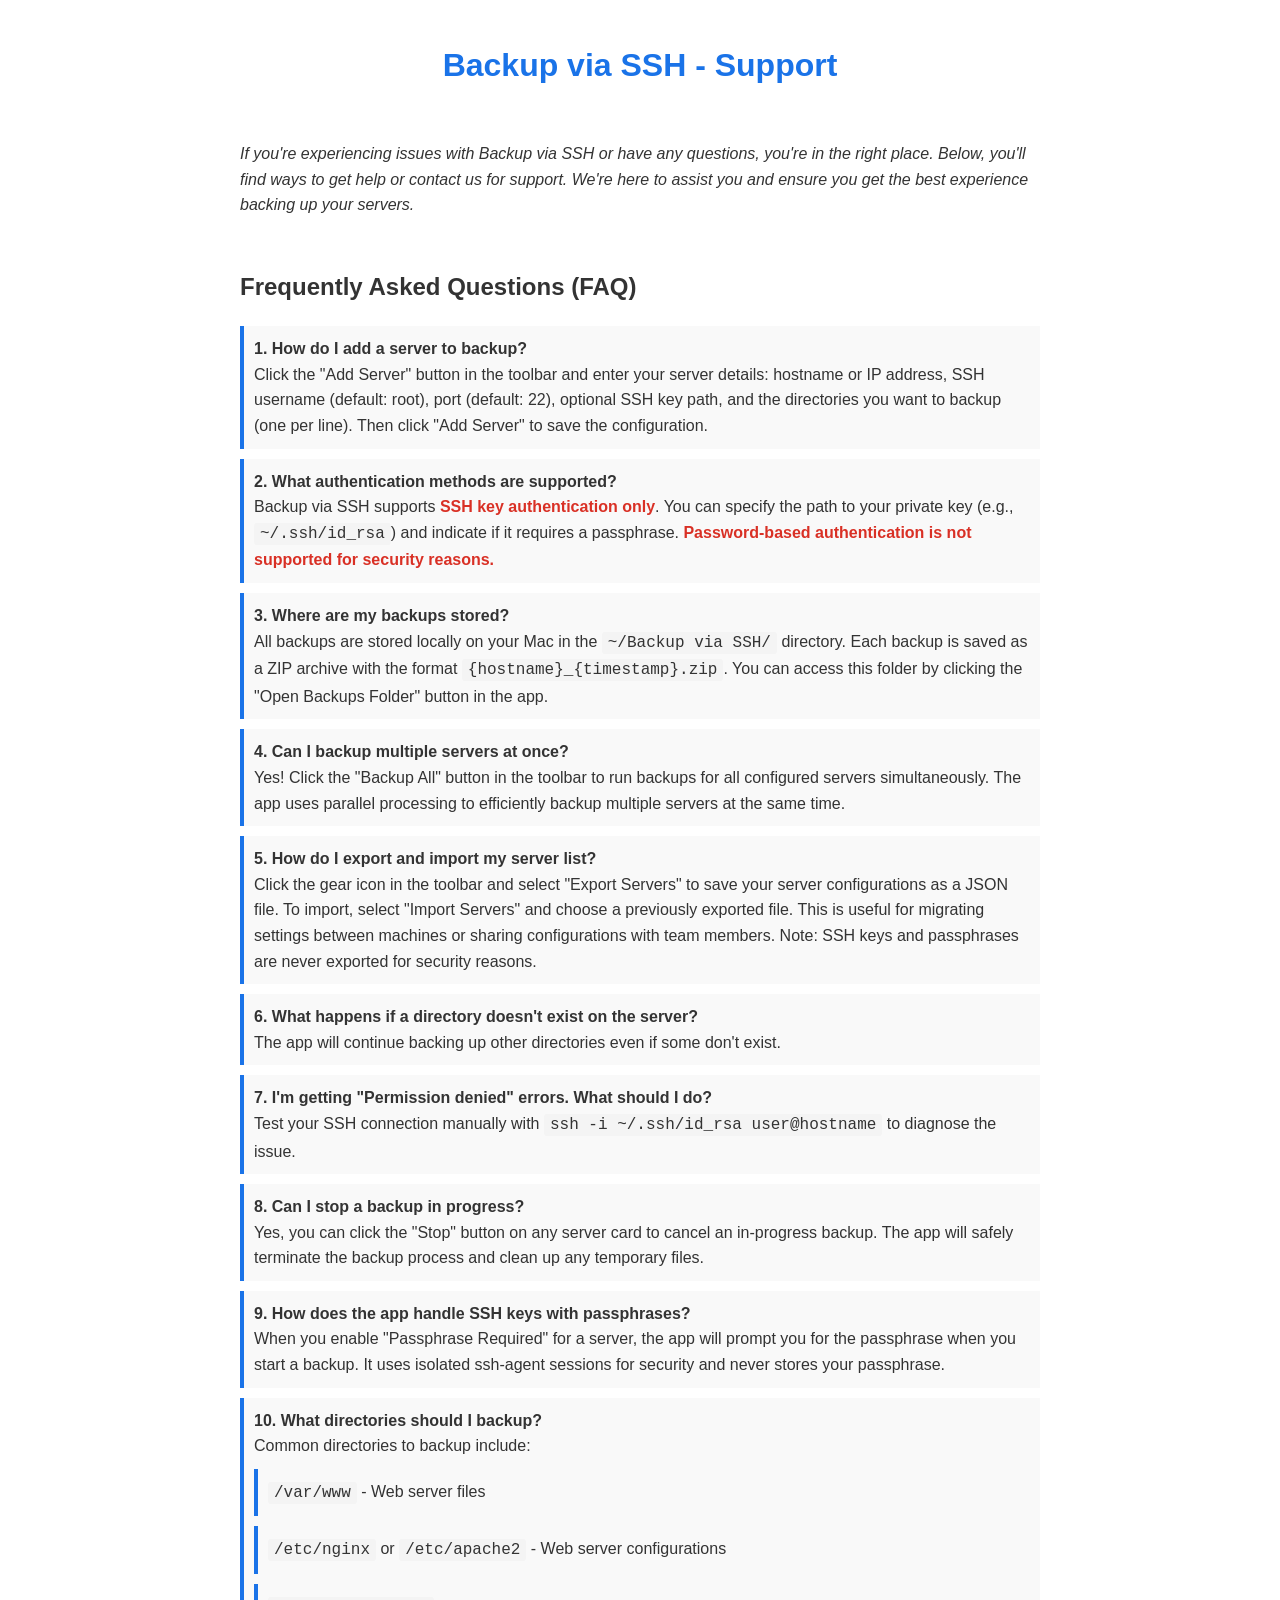
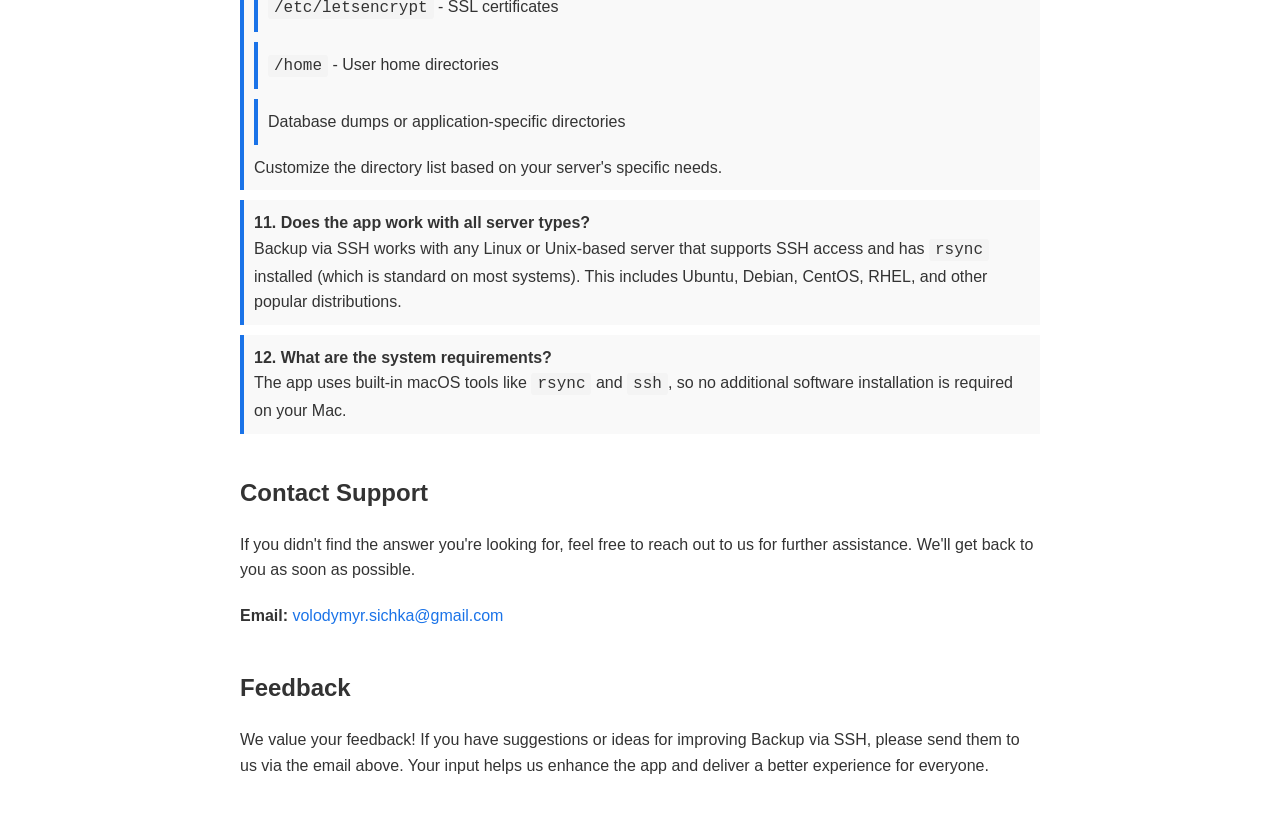
==== support.html @ 4095cd57 "Init." ====
<!DOCTYPE html>
<html lang="en">
  <head>
    <meta charset="UTF-8" />
    <meta name="viewport" content="width=device-width, initial-scale=1.0" />
    <title>Backup via SSH - Support</title>
    <style>
      body {
        font-family: Arial, sans-serif;
        max-width: 800px;
        margin: 40px auto;
        padding: 0 40px;
        line-height: 1.6;
        color: #333;
      }
      h1 {
        text-align: center;
        margin-bottom: 50px;
        color: #1a73e8;
      }
      h2 {
        color: #333;
        margin-top: 40px;
      }
      p {
        margin-bottom: 20px;
      }
      a {
        color: #1a73e8;
        text-decoration: none;
      }
      a:hover {
        text-decoration: underline;
      }
      ul {
        list-style-type: none;
        padding: 0;
      }
      ul li {
        background: #f9f9f9;
        padding: 10px;
        margin-bottom: 10px;
        border-left: 4px solid #1a73e8;
      }
      .top-text {
        font-style: italic;
        margin-bottom: 50px;
      }
      code {
        background: #f4f4f4;
        padding: 2px 6px;
        border-radius: 3px;
        font-family: 'Courier New', monospace;
      }
    </style>
  </head>
  <body>
    <h1>Backup via SSH - Support</h1>

    <p class="top-text">
      If you're experiencing issues with Backup via SSH or have any questions, you're in the right place. Below, you'll find ways to get help or contact us for support. We're here to assist you and ensure you get the best experience backing up your servers.
    </p>

    <h2>Frequently Asked Questions (FAQ)</h2>

    <ul>
      <li>
        <strong>1. How do I add a server to backup?</strong><br />
        Click the "Add Server" button in the toolbar and enter your server details: hostname or IP address, SSH username (default: root), port (default: 22), optional SSH key path, and the directories you want to backup (one per line). Then click "Add Server" to save the configuration.
      </li>

      <li>
        <strong>2. What authentication methods are supported?</strong><br />
        Backup via SSH supports <span style="color: #d93025; font-weight: bold;">SSH key authentication only</span>. You can specify the path to your private key (e.g., <code>~/.ssh/id_rsa</code>) and indicate if it requires a passphrase. <span style="color: #d93025; font-weight: bold;">Password-based authentication is not supported for security reasons.</span>
      </li>

      <li>
        <strong>3. Where are my backups stored?</strong><br />
        All backups are stored locally on your Mac in the <code>~/Backup via SSH/</code> directory. Each backup is saved as a ZIP archive with the format <code>{hostname}_{timestamp}.zip</code>. You can access this folder by clicking the "Open Backups Folder" button in the app.
      </li>

      <li>
        <strong>4. Can I backup multiple servers at once?</strong><br />
        Yes! Click the "Backup All" button in the toolbar to run backups for all configured servers simultaneously. The app uses parallel processing to efficiently backup multiple servers at the same time.
      </li>

      <li>
        <strong>5. How do I export and import my server list?</strong><br />
        Click the gear icon in the toolbar and select "Export Servers" to save your server configurations as a JSON file. To import, select "Import Servers" and choose a previously exported file. This is useful for migrating settings between machines or sharing configurations with team members. Note: SSH keys and passphrases are never exported for security reasons.
      </li>

      <li>
        <strong>6. What happens if a directory doesn't exist on the server?</strong><br />
        The app will continue backing up other directories even if some don't exist.
      </li>

      <li>
        <strong>7. I'm getting "Permission denied" errors. What should I do?</strong><br />
        Test your SSH connection manually with <code>ssh -i ~/.ssh/id_rsa user@hostname</code> to diagnose the issue.
      </li>

      <li>
        <strong>8. Can I stop a backup in progress?</strong><br />
        Yes, you can click the "Stop" button on any server card to cancel an in-progress backup. The app will safely terminate the backup process and clean up any temporary files.
      </li>

      <li>
        <strong>9. How does the app handle SSH keys with passphrases?</strong><br />
        When you enable "Passphrase Required" for a server, the app will prompt you for the passphrase when you start a backup. It uses isolated ssh-agent sessions for security and never stores your passphrase.
      </li>

      <li>
        <strong>10. What directories should I backup?</strong><br />
        Common directories to backup include:
        <ul style="margin-top: 10px;">
          <li><code>/var/www</code> - Web server files</li>
          <li><code>/etc/nginx</code> or <code>/etc/apache2</code> - Web server configurations</li>
          <li><code>/etc/letsencrypt</code> - SSL certificates</li>
          <li><code>/home</code> - User home directories</li>
          <li>Database dumps or application-specific directories</li>
        </ul>
        Customize the directory list based on your server's specific needs.
      </li>

      <li>
        <strong>11. Does the app work with all server types?</strong><br />
        Backup via SSH works with any Linux or Unix-based server that supports SSH access and has <code>rsync</code> installed (which is standard on most systems). This includes Ubuntu, Debian, CentOS, RHEL, and other popular distributions.
      </li>

      <li>
        <strong>12. What are the system requirements?</strong><br />
        The app uses built-in macOS tools like <code>rsync</code> and <code>ssh</code>, so no additional software installation is required on your Mac.
      </li>
    </ul>

    <h2>Contact Support</h2>

    <p>
      If you didn't find the answer you're looking for, feel free to reach out to us for further assistance. We'll get back to you as soon as possible.
    </p>

    <p>
      <strong>Email:</strong>
      <a href="mailto:volodymyr.sichka@gmail.com">volodymyr.sichka@gmail.com</a>
    </p>

    <h2>Feedback</h2>

    <p>
      We value your feedback! If you have suggestions or ideas for improving Backup via SSH, please send them to us via the email above. Your input helps us enhance the app and deliver a better experience for everyone.
    </p>
  </body>
</html>
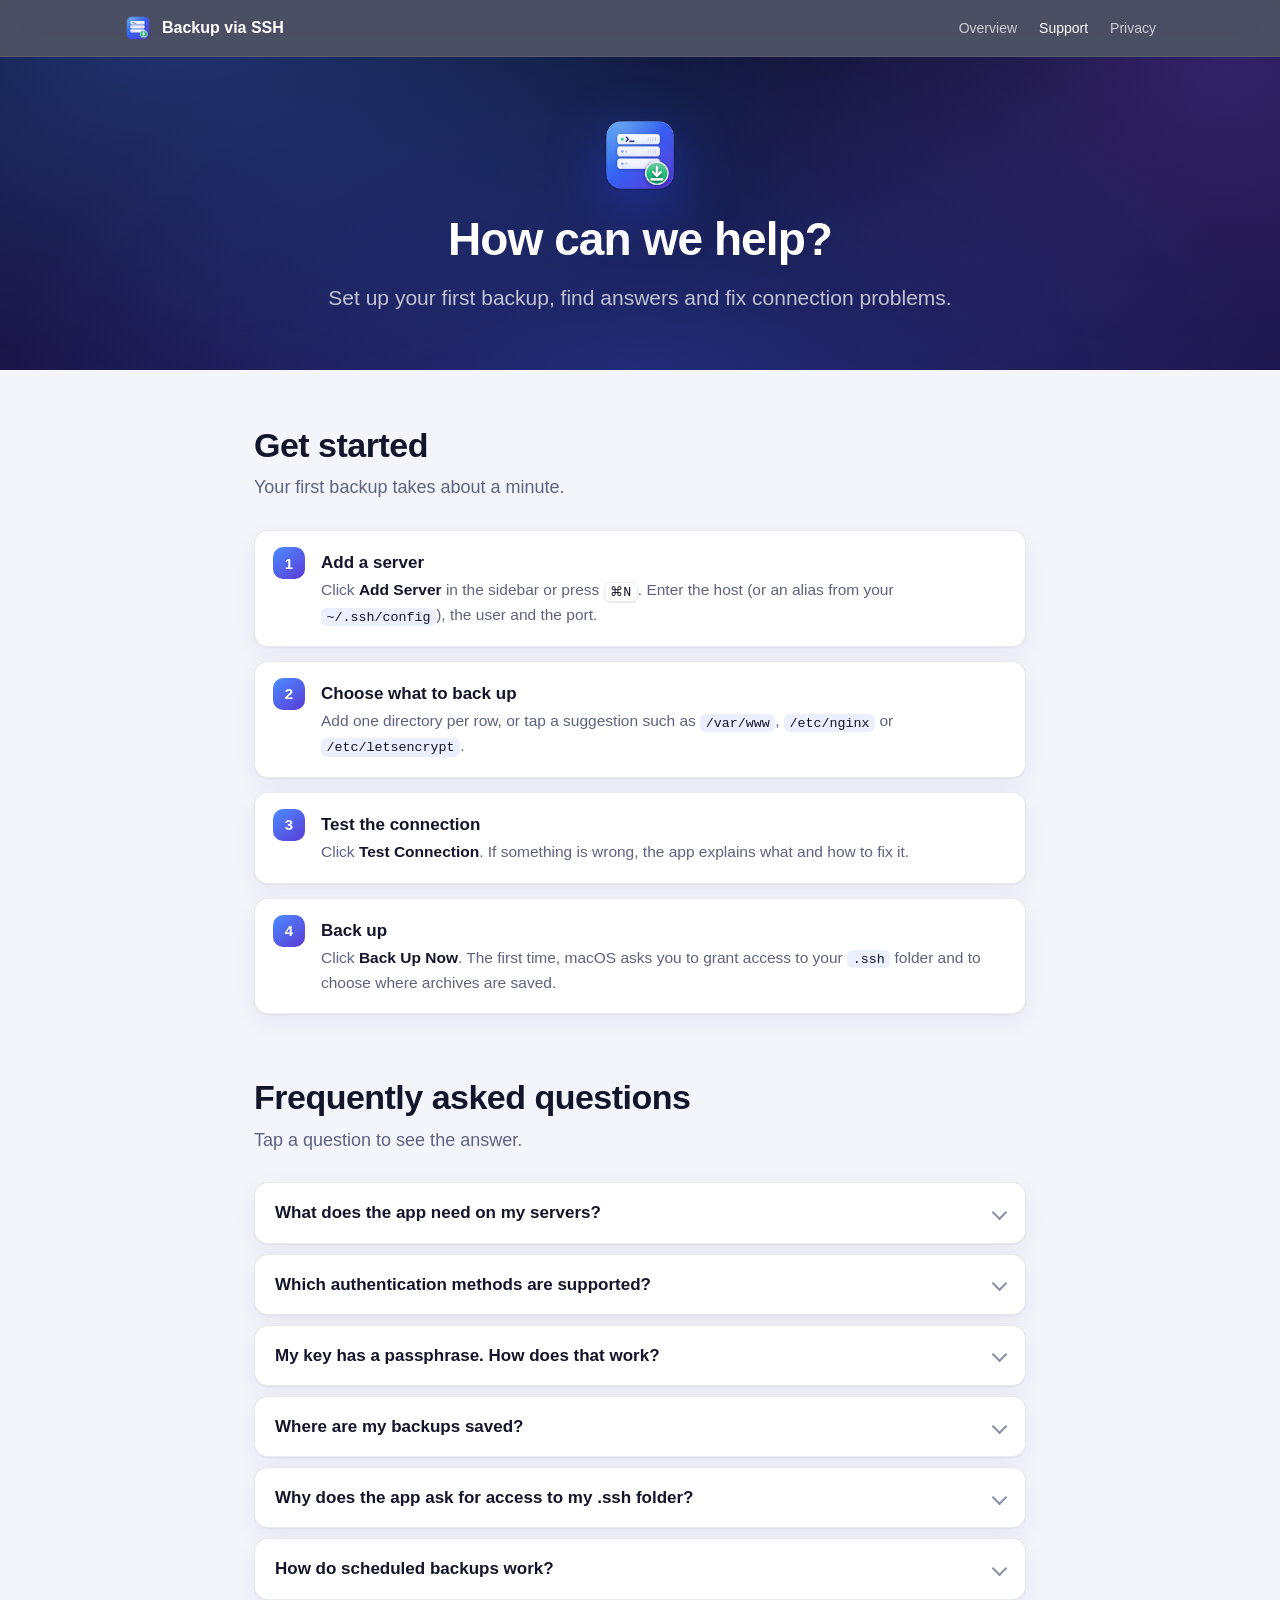
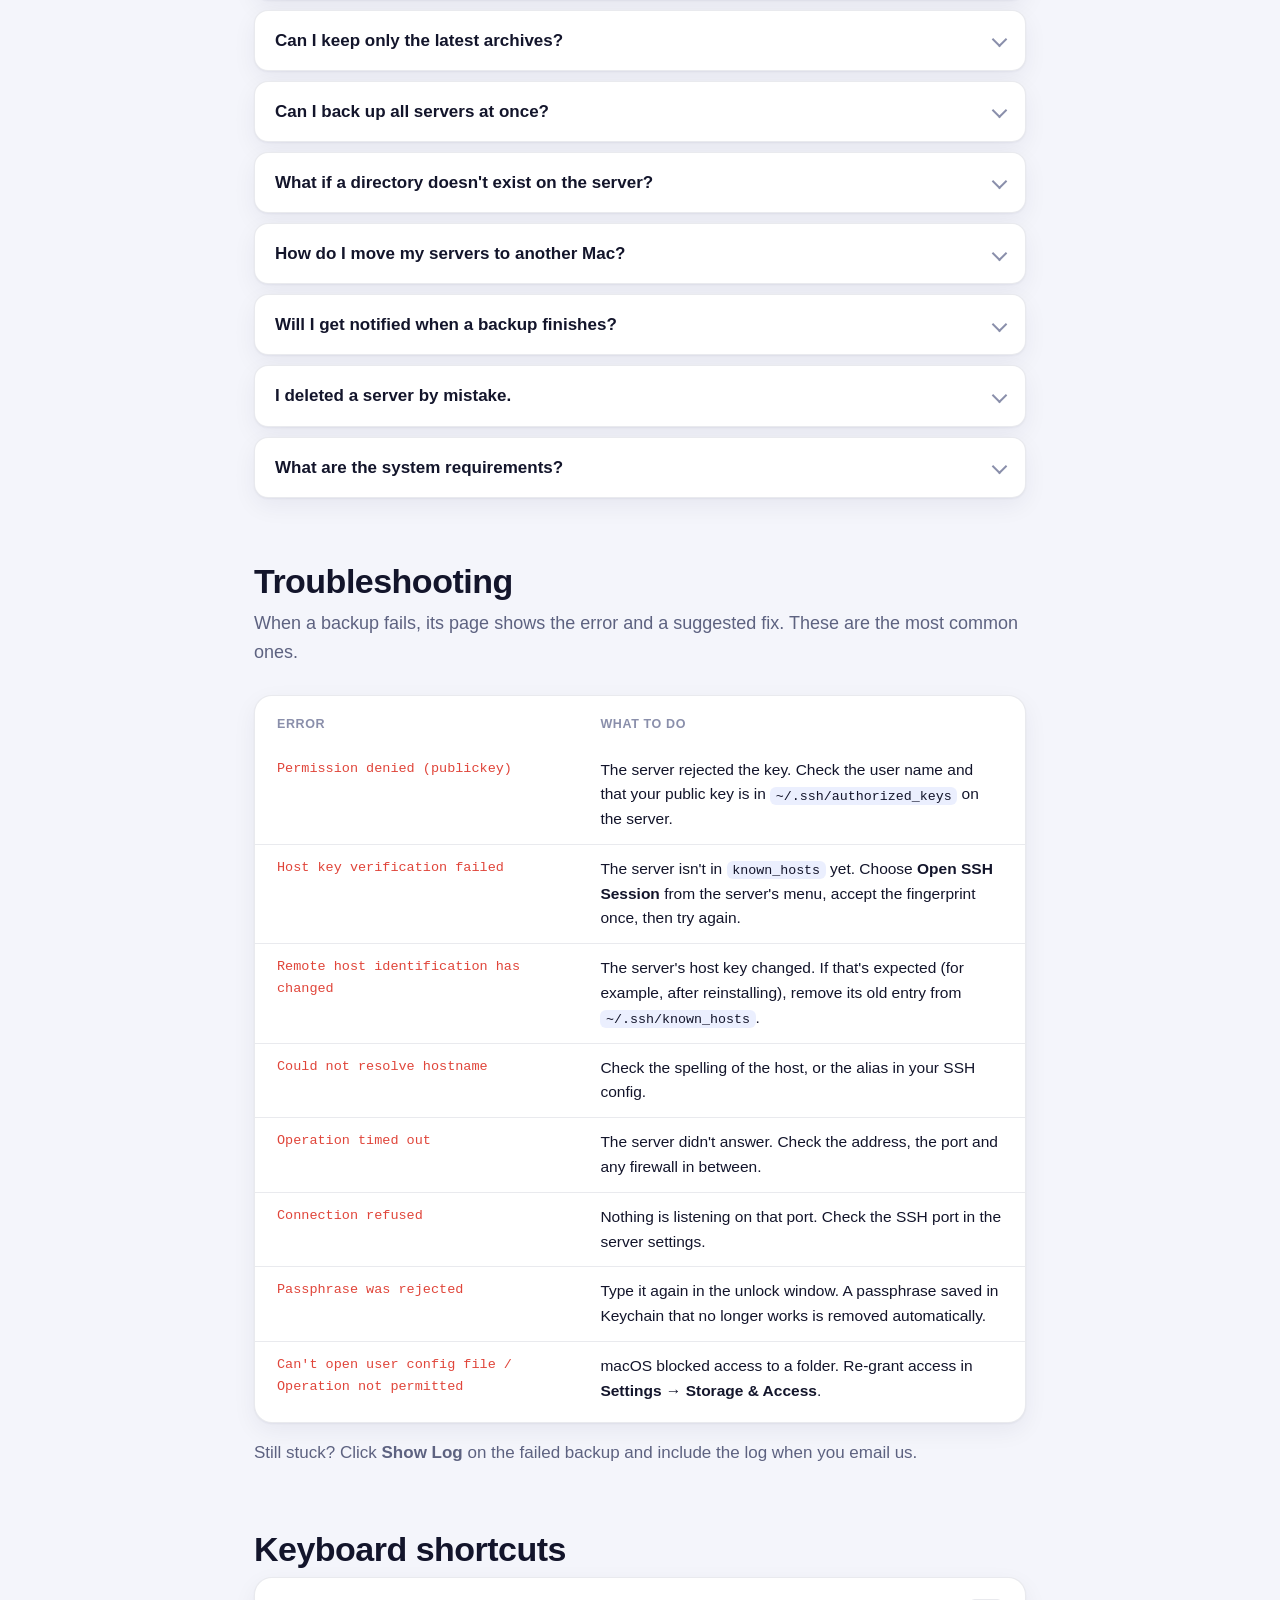
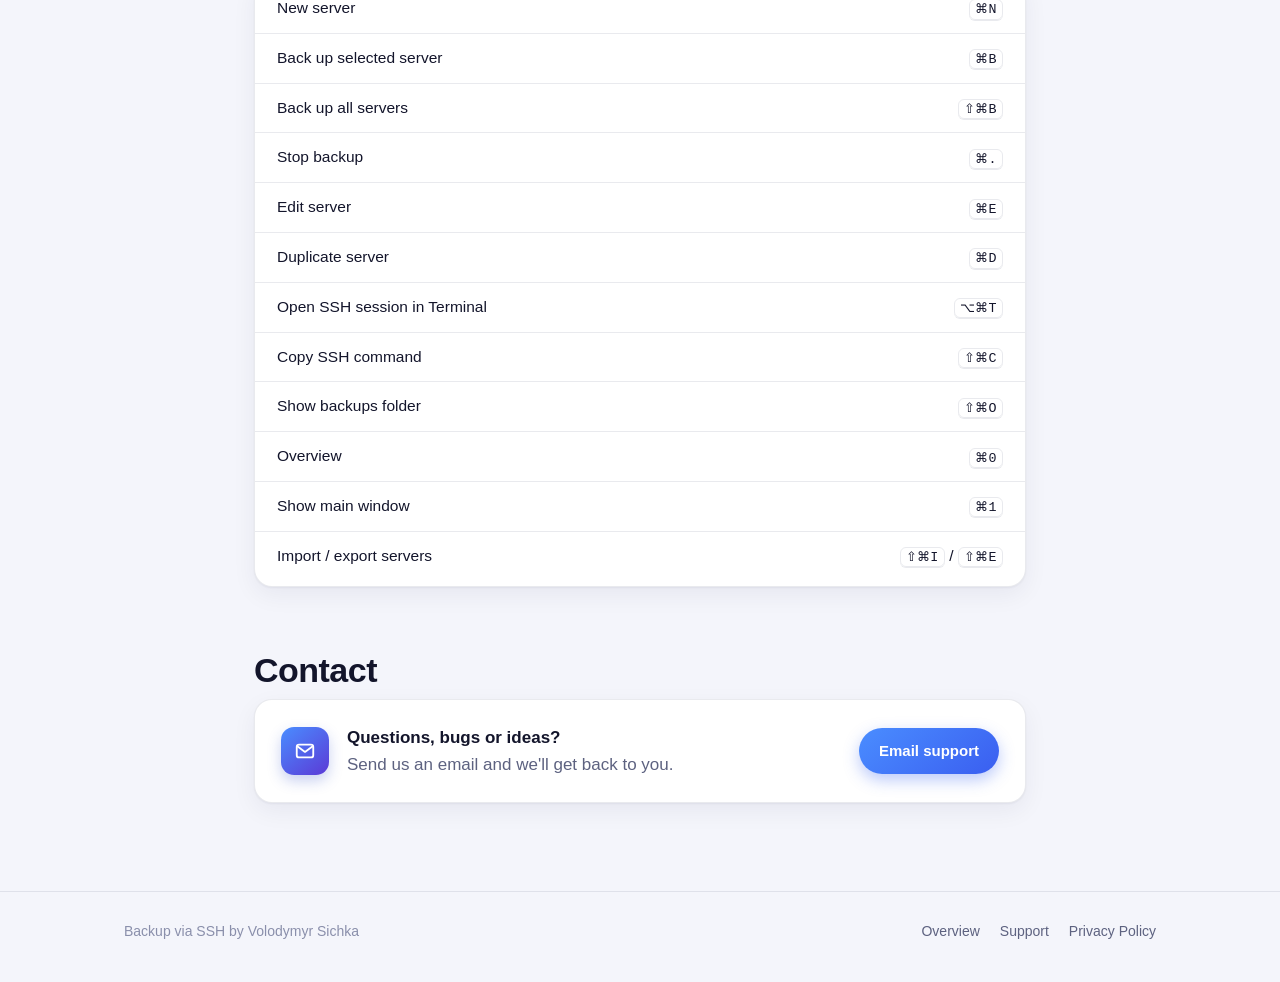
==== commit 40cd0ce7: "Redesign docs for Backup via SSH 2.0 - New shared style matching the app: navy/indigo hero, rounded " ====
--- a/support.html
+++ b/support.html
@@ -3,151 +3,212 @@
   <head>
     <meta charset="UTF-8" />
     <meta name="viewport" content="width=device-width, initial-scale=1.0" />
-    <title>Backup via SSH - Support</title>
-    <style>
-      body {
-        font-family: Arial, sans-serif;
-        max-width: 800px;
-        margin: 40px auto;
-        padding: 0 40px;
-        line-height: 1.6;
-        color: #333;
-      }
-      h1 {
-        text-align: center;
-        margin-bottom: 50px;
-        color: #1a73e8;
-      }
-      h2 {
-        color: #333;
-        margin-top: 40px;
-      }
-      p {
-        margin-bottom: 20px;
-      }
-      a {
-        color: #1a73e8;
-        text-decoration: none;
-      }
-      a:hover {
-        text-decoration: underline;
-      }
-      ul {
-        list-style-type: none;
-        padding: 0;
-      }
-      ul li {
-        background: #f9f9f9;
-        padding: 10px;
-        margin-bottom: 10px;
-        border-left: 4px solid #1a73e8;
-      }
-      .top-text {
-        font-style: italic;
-        margin-bottom: 50px;
-      }
-      code {
-        background: #f4f4f4;
-        padding: 2px 6px;
-        border-radius: 3px;
-        font-family: 'Courier New', monospace;
-      }
-    </style>
+    <title>Support — Backup via SSH</title>
+    <meta name="description" content="Get started with Backup via SSH, find answers to common questions and fix SSH connection problems." />
+    <link rel="icon" type="image/png" href="assets/favicon.png" />
+    <link rel="apple-touch-icon" href="assets/apple-touch-icon.png" />
+    <link rel="stylesheet" href="assets/style.css" />
   </head>
   <body>
-    <h1>Backup via SSH - Support</h1>
-
-    <p class="top-text">
-      If you're experiencing issues with Backup via SSH or have any questions, you're in the right place. Below, you'll find ways to get help or contact us for support. We're here to assist you and ensure you get the best experience backing up your servers.
-    </p>
-
-    <h2>Frequently Asked Questions (FAQ)</h2>
-
-    <ul>
-      <li>
-        <strong>1. How do I add a server to backup?</strong><br />
-        Click the "Add Server" button in the toolbar and enter your server details: hostname or IP address, SSH username (default: root), port (default: 22), optional SSH key path, and the directories you want to backup (one per line). Then click "Add Server" to save the configuration.
-      </li>
-
-      <li>
-        <strong>2. What authentication methods are supported?</strong><br />
-        Backup via SSH supports <span style="color: #d93025; font-weight: bold;">SSH key authentication only</span>. You can specify the path to your private key (e.g., <code>~/.ssh/id_rsa</code>) and indicate if it requires a passphrase. <span style="color: #d93025; font-weight: bold;">Password-based authentication is not supported for security reasons.</span>
-      </li>
-
-      <li>
-        <strong>3. Where are my backups stored?</strong><br />
-        All backups are stored locally on your Mac in the <code>~/Backup via SSH/</code> directory. Each backup is saved as a ZIP archive with the format <code>{hostname}_{timestamp}.zip</code>. You can access this folder by clicking the "Open Backups Folder" button in the app.
-      </li>
-
-      <li>
-        <strong>4. Can I backup multiple servers at once?</strong><br />
-        Yes! Click the "Backup All" button in the toolbar to run backups for all configured servers simultaneously. The app uses parallel processing to efficiently backup multiple servers at the same time.
-      </li>
-
-      <li>
-        <strong>5. How do I export and import my server list?</strong><br />
-        Click the gear icon in the toolbar and select "Export Servers" to save your server configurations as a JSON file. To import, select "Import Servers" and choose a previously exported file. This is useful for migrating settings between machines or sharing configurations with team members. Note: SSH keys and passphrases are never exported for security reasons.
-      </li>
-
-      <li>
-        <strong>6. What happens if a directory doesn't exist on the server?</strong><br />
-        The app will continue backing up other directories even if some don't exist.
-      </li>
-
-      <li>
-        <strong>7. I'm getting "Permission denied" errors. What should I do?</strong><br />
-        Test your SSH connection manually with <code>ssh -i ~/.ssh/id_rsa user@hostname</code> to diagnose the issue.
-      </li>
-
-      <li>
-        <strong>8. Can I stop a backup in progress?</strong><br />
-        Yes, you can click the "Stop" button on any server card to cancel an in-progress backup. The app will safely terminate the backup process and clean up any temporary files.
-      </li>
-
-      <li>
-        <strong>9. How does the app handle SSH keys with passphrases?</strong><br />
-        When you enable "Passphrase Required" for a server, the app will prompt you for the passphrase when you start a backup. It uses isolated ssh-agent sessions for security and never stores your passphrase.
-      </li>
-
-      <li>
-        <strong>10. What directories should I backup?</strong><br />
-        Common directories to backup include:
-        <ul style="margin-top: 10px;">
-          <li><code>/var/www</code> - Web server files</li>
-          <li><code>/etc/nginx</code> or <code>/etc/apache2</code> - Web server configurations</li>
-          <li><code>/etc/letsencrypt</code> - SSL certificates</li>
-          <li><code>/home</code> - User home directories</li>
-          <li>Database dumps or application-specific directories</li>
-        </ul>
-        Customize the directory list based on your server's specific needs.
-      </li>
-
-      <li>
-        <strong>11. Does the app work with all server types?</strong><br />
-        Backup via SSH works with any Linux or Unix-based server that supports SSH access and has <code>rsync</code> installed (which is standard on most systems). This includes Ubuntu, Debian, CentOS, RHEL, and other popular distributions.
-      </li>
-
-      <li>
-        <strong>12. What are the system requirements?</strong><br />
-        The app uses built-in macOS tools like <code>rsync</code> and <code>ssh</code>, so no additional software installation is required on your Mac.
-      </li>
-    </ul>
-
-    <h2>Contact Support</h2>
-
-    <p>
-      If you didn't find the answer you're looking for, feel free to reach out to us for further assistance. We'll get back to you as soon as possible.
-    </p>
-
-    <p>
-      <strong>Email:</strong>
-      <a href="mailto:volodymyr.sichka@gmail.com">volodymyr.sichka@gmail.com</a>
-    </p>
-
-    <h2>Feedback</h2>
-
-    <p>
-      We value your feedback! If you have suggestions or ideas for improving Backup via SSH, please send them to us via the email above. Your input helps us enhance the app and deliver a better experience for everyone.
-    </p>
+    <header class="nav">
+      <div class="wrap">
+        <a class="brand" href="marketing.html"><img src="assets/icon-256.png" alt="" /><span>Backup via SSH</span></a>
+        <nav class="nav-links">
+          <a href="marketing.html">Overview</a>
+          <a href="support.html" aria-current="page">Support</a>
+          <a href="privacy-policy.html">Privacy</a>
+        </nav>
+      </div>
+    </header>
+
+    <div class="hero hero-compact">
+      <div class="wrap">
+        <img class="hero-icon" src="assets/icon-256.png" alt="Backup via SSH app icon" />
+        <h1>How can we help?</h1>
+        <p class="lead">Set up your first backup, find answers and fix connection problems.</p>
+      </div>
+    </div>
+
+    <main>
+      <div class="wrap wrap-narrow">
+        <section id="start">
+          <h2 class="section-title">Get started</h2>
+          <p class="section-lead">Your first backup takes about a minute.</p>
+          <ol class="steps">
+            <li><strong>Add a server</strong><span>Click <strong>Add Server</strong> in the sidebar or press <kbd>⌘N</kbd>. Enter the host (or an alias from your <code>~/.ssh/config</code>), the user and the port.</span></li>
+            <li><strong>Choose what to back up</strong><span>Add one directory per row, or tap a suggestion such as <code>/var/www</code>, <code>/etc/nginx</code> or <code>/etc/letsencrypt</code>.</span></li>
+            <li><strong>Test the connection</strong><span>Click <strong>Test Connection</strong>. If something is wrong, the app explains what and how to fix it.</span></li>
+            <li><strong>Back up</strong><span>Click <strong>Back Up Now</strong>. The first time, macOS asks you to grant access to your <code>.ssh</code> folder and to choose where archives are saved.</span></li>
+          </ol>
+        </section>
+
+        <section id="faq">
+          <h2 class="section-title">Frequently asked questions</h2>
+          <p class="section-lead">Tap a question to see the answer.</p>
+          <div class="faq">
+            <details>
+              <summary>What does the app need on my servers?</summary>
+              <div class="answer">
+                <p>SSH access with key-based login and <code>rsync</code> installed — it is available on virtually every Linux and Unix server (Ubuntu, Debian, Fedora, RHEL, Alpine, FreeBSD and others). Nothing else needs to be installed on the server or on your Mac.</p>
+              </div>
+            </details>
+
+            <details>
+              <summary>Which authentication methods are supported?</summary>
+              <div class="answer">
+                <p>SSH keys only. Choose a private key in the server settings, or leave the field empty to use the keys and options from your SSH config. Password login is not supported.</p>
+              </div>
+            </details>
+
+            <details>
+              <summary>My key has a passphrase. How does that work?</summary>
+              <div class="answer">
+                <p>Turn on <strong>Key is protected by a passphrase</strong> in the server settings. When a backup starts, the app asks for the passphrase and unlocks the key in a private <code>ssh-agent</code> that is discarded after the run. If you mistype it, you can try again.</p>
+                <p>Tick <strong>Remember in Keychain</strong> to store the passphrase in your macOS Keychain — this is required for scheduled backups of that server. Click <strong>Forget</strong> in the server settings to remove it.</p>
+              </div>
+            </details>
+
+            <details>
+              <summary>Where are my backups saved?</summary>
+              <div class="answer">
+                <p>In the folder you choose before the first backup (<code>~/Backup via SSH</code> is suggested). Each backup is one ZIP file named <code>{host}_{date-time}.zip</code>. Change the folder in <strong>Settings → Storage &amp; Access</strong>, or press <kbd>⇧⌘O</kbd> to open it in Finder.</p>
+                <p>Every server page lists its archives: double-click one to reveal it in Finder, or right-click to move it to the Trash.</p>
+              </div>
+            </details>
+
+            <details>
+              <summary>Why does the app ask for access to my .ssh folder?</summary>
+              <div class="answer">
+                <p>The app runs in the macOS App Sandbox. Access to <code>~/.ssh</code> lets <code>ssh</code> read your config, <code>known_hosts</code> and keys, exactly as it does in Terminal. You grant it once; nothing in that folder is copied or uploaded.</p>
+              </div>
+            </details>
+
+            <details>
+              <summary>How do scheduled backups work?</summary>
+              <div class="answer">
+                <p>In the server settings, set <strong>Schedule</strong> to every 6 hours, daily or weekly. Scheduled backups run while the app is open — after you close the window it keeps working from the menu bar. Bring the window back with <strong>Window → Backup via SSH</strong> (<kbd>⌘1</kbd>), the Dock icon or the menu bar item.</p>
+                <p>For servers with a passphrase-protected key, save the passphrase in Keychain so scheduled runs can unlock it.</p>
+              </div>
+            </details>
+
+            <details>
+              <summary>Can I keep only the latest archives?</summary>
+              <div class="answer">
+                <p>Yes. Set <strong>Keep archives</strong> in the server settings (for example, last 10). After each successful backup, older archives of that server are moved to the Trash.</p>
+              </div>
+            </details>
+
+            <details>
+              <summary>Can I back up all servers at once?</summary>
+              <div class="answer">
+                <p>Yes — click <strong>Back Up All</strong> on the Overview, in the menu bar item, or press <kbd>⇧⌘B</kbd>. Servers are backed up in parallel, and you can stop any backup with <strong>Stop</strong> (<kbd>⌘.</kbd>).</p>
+              </div>
+            </details>
+
+            <details>
+              <summary>What if a directory doesn't exist on the server?</summary>
+              <div class="answer">
+                <p>The backup continues with the other directories. Files that vanish or can't be read during the transfer are reported in the live log but don't stop the backup.</p>
+              </div>
+            </details>
+
+            <details>
+              <summary>How do I move my servers to another Mac?</summary>
+              <div class="answer">
+                <p>Use <strong>File → Export Servers</strong> (<kbd>⇧⌘E</kbd>) and <strong>File → Import Servers</strong> (<kbd>⇧⌘I</kbd>). Exports never contain keys or passphrases — set those up on the new Mac.</p>
+              </div>
+            </details>
+
+            <details>
+              <summary>Will I get notified when a backup finishes?</summary>
+              <div class="answer">
+                <p>Yes, when the app is in the background or a scheduled backup ran. In the app you'll see a short message instead. Turn notifications off in <strong>Settings → General</strong>.</p>
+              </div>
+            </details>
+
+            <details>
+              <summary>I deleted a server by mistake.</summary>
+              <div class="answer">
+                <p>Click <strong>Undo</strong> in the message that appears right after deleting. Archives are never deleted along with a server.</p>
+              </div>
+            </details>
+
+            <details>
+              <summary>What are the system requirements?</summary>
+              <div class="answer">
+                <p>macOS 14.6 or later. The app uses the <code>ssh</code>, <code>rsync</code> and <code>zip</code> tools built into macOS.</p>
+              </div>
+            </details>
+          </div>
+        </section>
+
+        <section id="troubleshooting">
+          <h2 class="section-title">Troubleshooting</h2>
+          <p class="section-lead">When a backup fails, its page shows the error and a suggested fix. These are the most common ones.</p>
+          <div class="card table-card">
+            <table>
+              <thead>
+                <tr><th>Error</th><th>What to do</th></tr>
+              </thead>
+              <tbody>
+                <tr><td>Permission denied (publickey)</td><td>The server rejected the key. Check the user name and that your public key is in <code>~/.ssh/authorized_keys</code> on the server.</td></tr>
+                <tr><td>Host key verification failed</td><td>The server isn't in <code>known_hosts</code> yet. Choose <strong>Open SSH Session</strong> from the server's menu, accept the fingerprint once, then try again.</td></tr>
+                <tr><td>Remote host identification has changed</td><td>The server's host key changed. If that's expected (for example, after reinstalling), remove its old entry from <code>~/.ssh/known_hosts</code>.</td></tr>
+                <tr><td>Could not resolve hostname</td><td>Check the spelling of the host, or the alias in your SSH config.</td></tr>
+                <tr><td>Operation timed out</td><td>The server didn't answer. Check the address, the port and any firewall in between.</td></tr>
+                <tr><td>Connection refused</td><td>Nothing is listening on that port. Check the SSH port in the server settings.</td></tr>
+                <tr><td>Passphrase was rejected</td><td>Type it again in the unlock window. A passphrase saved in Keychain that no longer works is removed automatically.</td></tr>
+                <tr><td>Can't open user config file / Operation not permitted</td><td>macOS blocked access to a folder. Re-grant access in <strong>Settings → Storage &amp; Access</strong>.</td></tr>
+              </tbody>
+            </table>
+          </div>
+          <p class="muted" style="margin-top: 16px">Still stuck? Click <strong>Show Log</strong> on the failed backup and include the log when you email us.</p>
+        </section>
+
+        <section id="shortcuts">
+          <h2 class="section-title">Keyboard shortcuts</h2>
+          <div class="card table-card">
+            <table class="shortcuts">
+              <tbody>
+                <tr><td>New server</td><td><kbd>⌘N</kbd></td></tr>
+                <tr><td>Back up selected server</td><td><kbd>⌘B</kbd></td></tr>
+                <tr><td>Back up all servers</td><td><kbd>⇧⌘B</kbd></td></tr>
+                <tr><td>Stop backup</td><td><kbd>⌘.</kbd></td></tr>
+                <tr><td>Edit server</td><td><kbd>⌘E</kbd></td></tr>
+                <tr><td>Duplicate server</td><td><kbd>⌘D</kbd></td></tr>
+                <tr><td>Open SSH session in Terminal</td><td><kbd>⌥⌘T</kbd></td></tr>
+                <tr><td>Copy SSH command</td><td><kbd>⇧⌘C</kbd></td></tr>
+                <tr><td>Show backups folder</td><td><kbd>⇧⌘O</kbd></td></tr>
+                <tr><td>Overview</td><td><kbd>⌘0</kbd></td></tr>
+                <tr><td>Show main window</td><td><kbd>⌘1</kbd></td></tr>
+                <tr><td>Import / export servers</td><td><kbd>⇧⌘I</kbd> / <kbd>⇧⌘E</kbd></td></tr>
+              </tbody>
+            </table>
+          </div>
+        </section>
+
+        <section id="contact">
+          <h2 class="section-title">Contact</h2>
+          <div class="card contact">
+            <div class="tile-icon" style="--c1: #4a8dff; --c2: #5b3ad6">
+              <svg viewBox="0 0 24 24" fill="none" stroke="currentColor" stroke-width="2" stroke-linecap="round" stroke-linejoin="round" aria-hidden="true"><rect x="3" y="5" width="18" height="14" rx="2.5" /><path d="m4 7 8 6 8-6" /></svg>
+            </div>
+            <p><strong>Questions, bugs or ideas?</strong><br />Send us an email and we'll get back to you.</p>
+            <a class="button" href="mailto:volodymyr.sichka@gmail.com?subject=Backup%20via%20SSH%20support">Email support</a>
+          </div>
+        </section>
+      </div>
+    </main>
+
+    <footer>
+      <div class="wrap">
+        <span>Backup via SSH by Volodymyr Sichka</span>
+        <nav>
+          <a href="marketing.html">Overview</a>
+          <a href="support.html">Support</a>
+          <a href="privacy-policy.html">Privacy Policy</a>
+        </nav>
+      </div>
+    </footer>
   </body>
 </html>
--- a/assets/style.css
+++ b/assets/style.css
@@ -0,0 +1,442 @@
+/* Backup via SSH — shared styles for the marketing, support and privacy pages.
+   Palette mirrors the app: navy → indigo brand gradient, blue accent, rounded cards. */
+
+:root {
+  --bg: #f4f5fb;
+  --card: #ffffff;
+  --card-2: #f7f8fd;
+  --text: #13152b;
+  --muted: #5d6280;
+  --faint: #8a8fab;
+  --border: rgba(20, 24, 70, 0.09);
+  --accent: #3a63f0;
+  --accent-2: #5b3ad6;
+  --accent-soft: rgba(58, 99, 240, 0.1);
+  --green: #1fa463;
+  --orange: #e8800c;
+  --red: #e0453a;
+  --shadow: 0 1px 2px rgba(15, 20, 60, 0.05), 0 8px 24px rgba(15, 20, 60, 0.06);
+  --radius: 18px;
+  --hero-1: #0a0f26;
+  --hero-2: #1a1447;
+  --font: -apple-system, BlinkMacSystemFont, "SF Pro Text", "Helvetica Neue", Helvetica, Arial, sans-serif;
+  --font-display: ui-rounded, "SF Pro Rounded", -apple-system, BlinkMacSystemFont, "Helvetica Neue", Arial, sans-serif;
+  --font-mono: ui-monospace, "SF Mono", Menlo, Consolas, monospace;
+  color-scheme: light;
+}
+
+@media (prefers-color-scheme: dark) {
+  :root {
+    --bg: #0b0f22;
+    --card: #141a34;
+    --card-2: #11162d;
+    --text: #eef0ff;
+    --muted: #a1a7c9;
+    --faint: #737a9e;
+    --border: rgba(255, 255, 255, 0.08);
+    --accent: #6f8dff;
+    --accent-2: #9a7bff;
+    --accent-soft: rgba(111, 141, 255, 0.14);
+    --green: #3ccf86;
+    --orange: #ffa13d;
+    --red: #ff6a5e;
+    --shadow: 0 1px 2px rgba(0, 0, 0, 0.3), 0 10px 30px rgba(0, 0, 0, 0.25);
+    color-scheme: dark;
+  }
+}
+
+* { box-sizing: border-box; }
+
+html { -webkit-text-size-adjust: 100%; scroll-behavior: smooth; }
+
+body {
+  margin: 0;
+  background: var(--bg);
+  color: var(--text);
+  font: 17px/1.6 var(--font);
+  -webkit-font-smoothing: antialiased;
+}
+
+a { color: var(--accent); text-decoration: none; }
+a:hover { text-decoration: underline; }
+
+img { max-width: 100%; height: auto; display: block; }
+
+code, kbd {
+  font-family: var(--font-mono);
+  font-size: 0.86em;
+  background: var(--accent-soft);
+  color: var(--text);
+  padding: 0.12em 0.42em;
+  border-radius: 6px;
+  white-space: nowrap;
+}
+
+kbd {
+  background: var(--card);
+  border: 1px solid var(--border);
+  box-shadow: 0 1px 0 var(--border);
+}
+
+.wrap { width: 100%; max-width: 1080px; margin: 0 auto; padding: 0 24px; }
+.wrap-narrow { max-width: 820px; }
+
+/* ---------- Navigation ---------- */
+
+.nav {
+  position: sticky;
+  top: 0;
+  z-index: 10;
+  background: rgba(10, 15, 38, 0.72);
+  backdrop-filter: saturate(180%) blur(18px);
+  -webkit-backdrop-filter: saturate(180%) blur(18px);
+  border-bottom: 1px solid rgba(255, 255, 255, 0.08);
+}
+
+.nav .wrap { display: flex; align-items: center; gap: 20px; height: 56px; }
+
+.brand {
+  display: flex;
+  align-items: center;
+  gap: 10px;
+  color: #fff;
+  font: 600 16px/1 var(--font-display);
+  white-space: nowrap;
+}
+.brand:hover { text-decoration: none; }
+.brand img { width: 28px; height: 28px; }
+
+.nav-links { margin-left: auto; display: flex; gap: 22px; }
+.nav-links a { color: rgba(255, 255, 255, 0.72); font-size: 14px; font-weight: 500; }
+.nav-links a:hover, .nav-links a[aria-current="page"] { color: #fff; text-decoration: none; }
+
+/* ---------- Hero ---------- */
+
+.hero {
+  position: relative;
+  overflow: hidden;
+  color: #fff;
+  background:
+    radial-gradient(900px 520px at 14% -10%, rgba(80, 120, 255, 0.35), transparent 70%),
+    radial-gradient(800px 520px at 96% 0%, rgba(140, 80, 255, 0.3), transparent 70%),
+    radial-gradient(900px 600px at 50% 110%, rgba(60, 110, 255, 0.28), transparent 70%),
+    linear-gradient(180deg, var(--hero-1), var(--hero-2));
+}
+
+.hero .wrap { position: relative; padding-top: 72px; padding-bottom: 72px; text-align: center; }
+
+.hero-icon {
+  width: 112px;
+  height: 112px;
+  margin: 0 auto 22px;
+  filter: drop-shadow(0 18px 30px rgba(40, 70, 255, 0.45));
+}
+
+.hero h1 {
+  margin: 0;
+  font: 700 clamp(36px, 6vw, 60px)/1.08 var(--font-display);
+  letter-spacing: -0.02em;
+}
+
+.hero .lead {
+  margin: 16px auto 0;
+  max-width: 640px;
+  font-size: clamp(18px, 2.2vw, 21px);
+  color: rgba(255, 255, 255, 0.72);
+}
+
+.hero-actions { margin-top: 32px; display: flex; flex-direction: column; align-items: center; gap: 12px; }
+.hero-actions .note { font-size: 13px; color: rgba(255, 255, 255, 0.55); }
+
+.badge img { height: 54px; width: auto; }
+
+.hero-shot {
+  margin: 56px auto -140px;
+  width: 100%;
+  max-width: min(1000px, 100%);
+  border-radius: 16px;
+  box-shadow: 0 40px 80px rgba(0, 0, 20, 0.5);
+}
+
+/* Raw window captures already carry the macOS window shadow */
+img.shot { border-radius: 0; box-shadow: none; }
+.hero-shot.shot { margin-left: auto; margin-right: auto; }
+
+.hero-compact .wrap { padding-top: 56px; padding-bottom: 56px; }
+.hero-compact h1 { font-size: clamp(32px, 5vw, 46px); }
+.hero-compact .hero-icon { width: 84px; height: 84px; margin-bottom: 18px; }
+
+/* ---------- Sections ---------- */
+
+main { padding: 56px 0 24px; }
+.hero-has-shot + main { padding-top: 190px; }
+
+section { margin: 0 0 64px; }
+
+.section-title {
+  margin: 0 0 8px;
+  font: 700 clamp(26px, 3.4vw, 34px)/1.15 var(--font-display);
+  letter-spacing: -0.015em;
+}
+
+.section-lead { margin: 0 0 28px; color: var(--muted); font-size: 18px; }
+
+h2 { font: 700 26px/1.2 var(--font-display); letter-spacing: -0.01em; margin: 48px 0 14px; }
+h3 { font: 600 19px/1.3 var(--font-display); margin: 28px 0 8px; }
+
+.card {
+  background: var(--card);
+  border: 1px solid var(--border);
+  border-radius: var(--radius);
+  box-shadow: var(--shadow);
+  padding: 24px 26px;
+}
+
+.muted { color: var(--muted); }
+
+/* Feature rows on the marketing page */
+
+.feature {
+  display: grid;
+  grid-template-columns: 1fr 1.35fr;
+  gap: 48px;
+  align-items: center;
+  margin-bottom: 96px;
+}
+.feature:nth-of-type(even) { grid-template-columns: 1.35fr 1fr; }
+.feature:nth-of-type(even) .feature-text { order: 2; }
+
+.eyebrow {
+  display: inline-flex;
+  align-items: center;
+  gap: 8px;
+  margin-bottom: 10px;
+  font-size: 13px;
+  font-weight: 600;
+  letter-spacing: 0.04em;
+  text-transform: uppercase;
+  color: var(--accent);
+}
+
+.feature h2 { margin: 0 0 12px; font-size: clamp(26px, 3.2vw, 34px); }
+.feature p { margin: 0 0 14px; color: var(--muted); }
+
+.feature img {
+  border-radius: 14px;
+  box-shadow: 0 24px 60px rgba(10, 15, 50, 0.28);
+}
+
+.checks { list-style: none; padding: 0; margin: 0; }
+.checks li { position: relative; padding-left: 28px; margin: 8px 0; }
+.checks li::before {
+  content: "";
+  position: absolute;
+  left: 0;
+  top: 0.45em;
+  width: 16px;
+  height: 16px;
+  border-radius: 50%;
+  background: var(--accent) url("data:image/svg+xml,%3Csvg xmlns='http://www.w3.org/2000/svg' viewBox='0 0 16 16'%3E%3Cpath d='M4.5 8.2l2.3 2.3 4.7-5' fill='none' stroke='white' stroke-width='2' stroke-linecap='round' stroke-linejoin='round'/%3E%3C/svg%3E") center/16px no-repeat;
+}
+
+.grid-3 { display: grid; grid-template-columns: repeat(3, 1fr); gap: 18px; }
+.grid-2 { display: grid; grid-template-columns: repeat(2, 1fr); gap: 18px; }
+
+.tile h3 { margin: 12px 0 6px; }
+.tile p { margin: 0; color: var(--muted); font-size: 15.5px; }
+
+.tile-icon {
+  width: 40px;
+  height: 40px;
+  border-radius: 11px;
+  display: grid;
+  place-items: center;
+  color: #fff;
+  background: linear-gradient(140deg, var(--c1, #4a8dff), var(--c2, #3a5ef0));
+  box-shadow: 0 6px 14px rgba(40, 70, 200, 0.25);
+}
+.tile-icon svg { width: 22px; height: 22px; }
+
+.cta {
+  text-align: center;
+  color: #fff;
+  border-radius: 24px;
+  padding: 56px 24px;
+  background:
+    radial-gradient(600px 300px at 20% 0%, rgba(80, 120, 255, 0.4), transparent 70%),
+    radial-gradient(600px 300px at 90% 100%, rgba(140, 80, 255, 0.35), transparent 70%),
+    linear-gradient(160deg, var(--hero-1), var(--hero-2));
+}
+.cta h2 { margin: 0 0 10px; color: #fff; }
+.cta p { margin: 0 0 26px; color: rgba(255, 255, 255, 0.72); }
+.cta .badge { display: inline-block; }
+
+/* Steps (support quick start) */
+
+.steps { counter-reset: step; list-style: none; padding: 0; margin: 0; display: grid; gap: 14px; }
+.steps li {
+  counter-increment: step;
+  position: relative;
+  padding: 18px 20px 18px 66px;
+  background: var(--card);
+  border: 1px solid var(--border);
+  border-radius: 14px;
+  box-shadow: var(--shadow);
+}
+.steps li::before {
+  content: counter(step);
+  position: absolute;
+  left: 18px;
+  top: 16px;
+  width: 32px;
+  height: 32px;
+  border-radius: 10px;
+  display: grid;
+  place-items: center;
+  font: 700 15px/1 var(--font-display);
+  color: #fff;
+  background: linear-gradient(140deg, #4a8dff, #5b3ad6);
+}
+.steps li > strong { display: block; margin-bottom: 2px; }
+.steps li > span { display: block; color: var(--muted); font-size: 15.5px; }
+.steps li > span strong { color: var(--text); font-weight: 600; }
+
+/* FAQ accordion */
+
+.faq { display: grid; gap: 10px; }
+.faq details {
+  background: var(--card);
+  border: 1px solid var(--border);
+  border-radius: 14px;
+  box-shadow: var(--shadow);
+  overflow: hidden;
+}
+.faq summary {
+  cursor: pointer;
+  list-style: none;
+  padding: 16px 52px 16px 20px;
+  font-weight: 600;
+  position: relative;
+}
+.faq summary::-webkit-details-marker { display: none; }
+.faq summary::after {
+  content: "";
+  position: absolute;
+  right: 20px;
+  top: 50%;
+  width: 9px;
+  height: 9px;
+  margin-top: -6px;
+  border-right: 2px solid var(--faint);
+  border-bottom: 2px solid var(--faint);
+  transform: rotate(45deg);
+  transition: transform 0.2s ease;
+}
+.faq details[open] summary::after { transform: rotate(-135deg); margin-top: -2px; }
+.faq .answer { padding: 0 20px 18px; color: var(--muted); }
+.faq .answer p { margin: 0 0 10px; }
+.faq .answer ul { margin: 0 0 10px; padding-left: 20px; }
+
+/* Tables */
+
+.table-card { padding: 6px 0; overflow-x: auto; }
+table { width: 100%; border-collapse: collapse; font-size: 15.5px; }
+th, td { text-align: left; padding: 12px 22px; vertical-align: top; }
+th { font-size: 12.5px; letter-spacing: 0.05em; text-transform: uppercase; color: var(--faint); font-weight: 600; }
+tr + tr td { border-top: 1px solid var(--border); }
+td:first-child { font-family: var(--font-mono); font-size: 13.5px; color: var(--red); width: 42%; }
+.shortcuts td:first-child { font-family: var(--font); font-size: 15.5px; color: var(--text); width: auto; }
+.shortcuts td:last-child { text-align: right; white-space: nowrap; }
+
+/* Legal text */
+
+.legal .card { padding: 34px 38px; }
+.legal h2 { font-size: 22px; margin: 36px 0 10px; }
+.legal h2:first-of-type { margin-top: 0; }
+.legal p, .legal li { color: var(--muted); }
+.legal strong { color: var(--text); }
+.legal ul { padding-left: 22px; }
+.updated {
+  display: inline-block;
+  margin-top: 14px;
+  padding: 4px 12px;
+  border-radius: 999px;
+  font-size: 13px;
+  color: rgba(255, 255, 255, 0.8);
+  background: rgba(255, 255, 255, 0.1);
+}
+
+.summary-pills { display: flex; flex-wrap: wrap; gap: 10px; margin: 0 0 22px; }
+.pill {
+  display: inline-flex;
+  align-items: center;
+  gap: 8px;
+  padding: 8px 14px;
+  border-radius: 999px;
+  font-size: 14.5px;
+  font-weight: 600;
+  color: var(--green);
+  background: color-mix(in srgb, var(--green) 13%, transparent);
+}
+.pill::before { content: "✓"; font-weight: 800; }
+
+.contact {
+  display: flex;
+  align-items: center;
+  gap: 18px;
+  flex-wrap: wrap;
+}
+.contact .tile-icon { width: 48px; height: 48px; border-radius: 13px; }
+.contact p { margin: 0; color: var(--muted); }
+.contact strong { color: var(--text); }
+.button {
+  margin-left: auto;
+  display: inline-flex;
+  align-items: center;
+  gap: 8px;
+  padding: 11px 20px;
+  border-radius: 999px;
+  font-weight: 600;
+  font-size: 15px;
+  color: #fff;
+  background: linear-gradient(140deg, #4a8dff, #3a5ef0);
+  box-shadow: 0 6px 16px rgba(58, 99, 240, 0.35);
+}
+.button:hover { text-decoration: none; filter: brightness(1.06); }
+
+/* ---------- Footer ---------- */
+
+footer {
+  border-top: 1px solid var(--border);
+  padding: 28px 0 40px;
+  color: var(--faint);
+  font-size: 14px;
+}
+footer .wrap { display: flex; flex-wrap: wrap; gap: 12px 24px; align-items: center; }
+footer nav { display: flex; gap: 20px; margin-left: auto; }
+footer a { color: var(--muted); }
+
+/* ---------- Responsive ---------- */
+
+@media (max-width: 860px) {
+  .feature, .feature:nth-of-type(even) { grid-template-columns: 1fr; gap: 24px; margin-bottom: 64px; }
+  .feature:nth-of-type(even) .feature-text { order: 0; }
+  .grid-3 { grid-template-columns: 1fr 1fr; }
+}
+
+@media (max-width: 600px) {
+  body { font-size: 16px; }
+  .wrap { padding: 0 16px; }
+  .nav-links { gap: 14px; }
+  .nav-links a { font-size: 13px; }
+  .brand span { display: none; }
+  .hero .wrap { padding-top: 48px; padding-bottom: 48px; }
+  .hero-shot { margin-bottom: -60px; }
+  .hero-has-shot + main { padding-top: 100px; }
+  .grid-3, .grid-2 { grid-template-columns: 1fr; }
+  .card, .legal .card { padding: 20px; }
+  th, td { padding: 10px 14px; }
+  td:first-child { width: auto; }
+  .button { margin-left: 0; }
+  footer nav { margin-left: 0; }
+}
